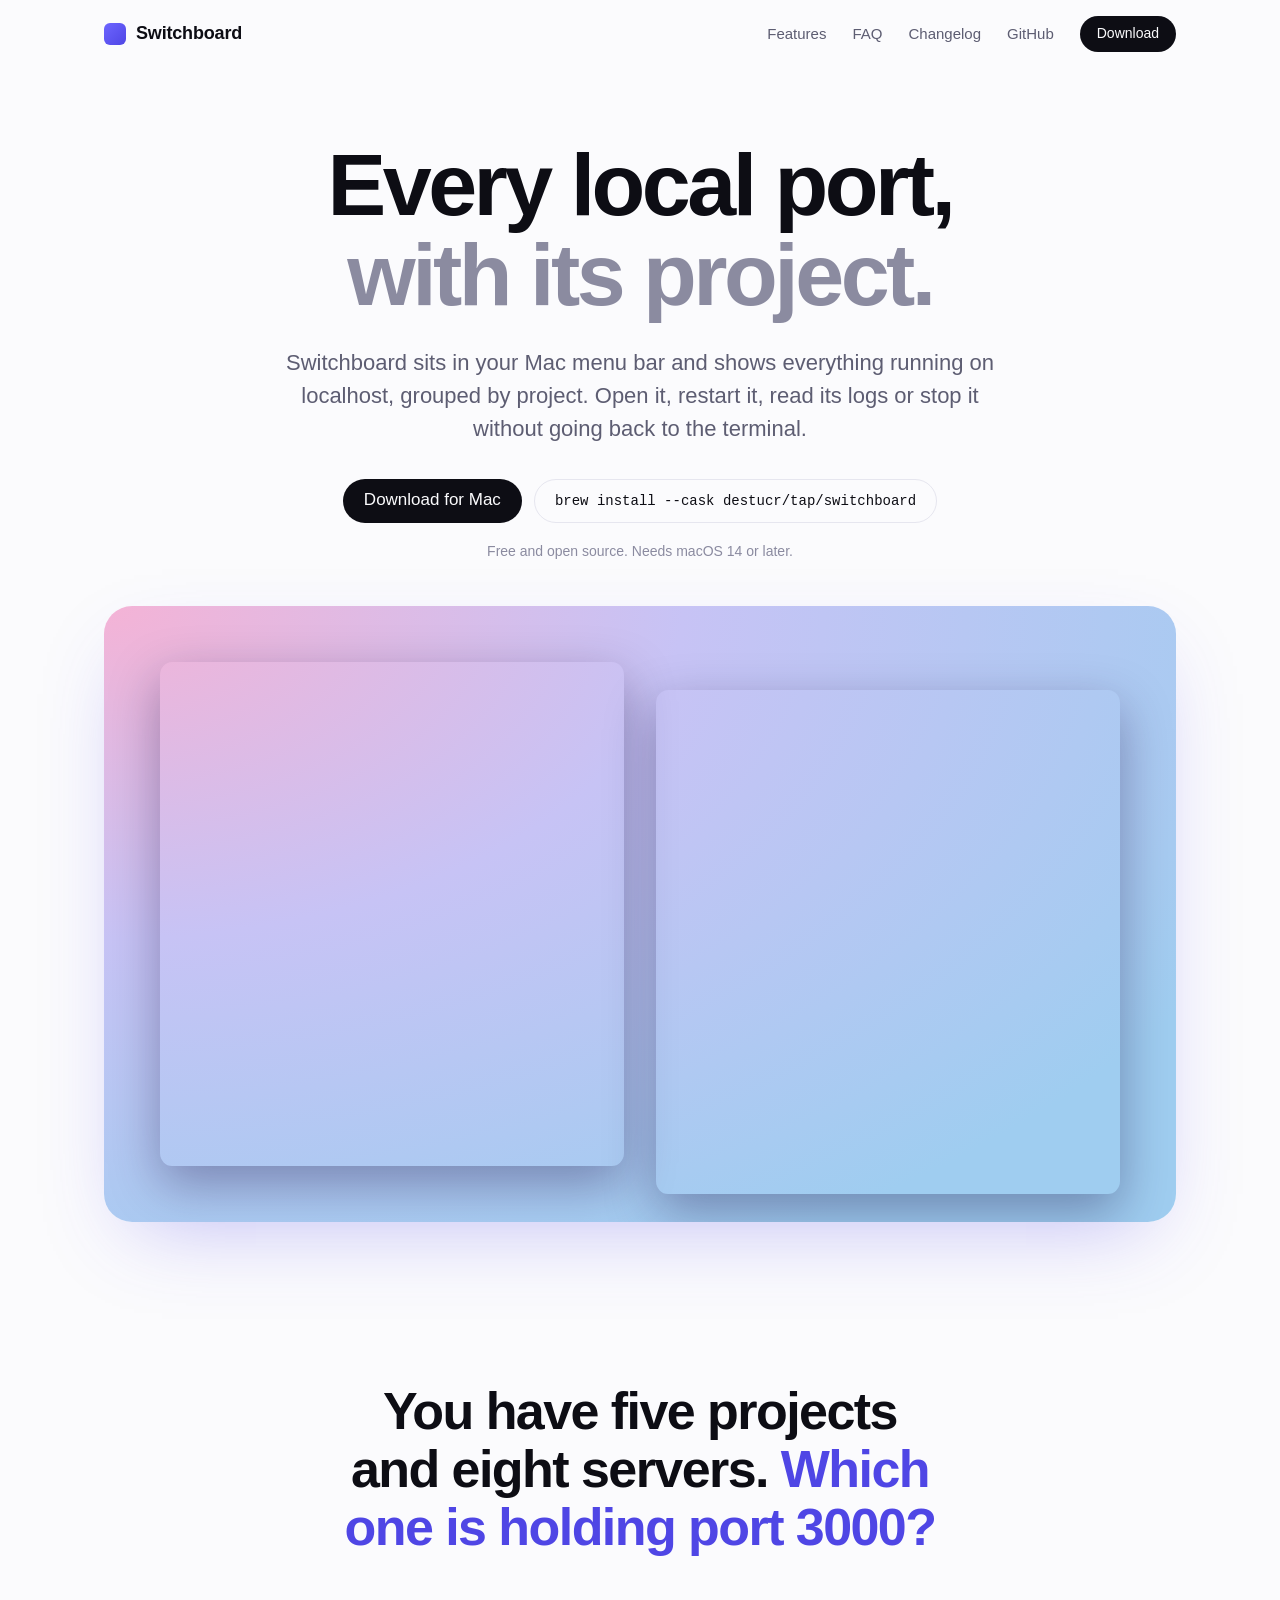
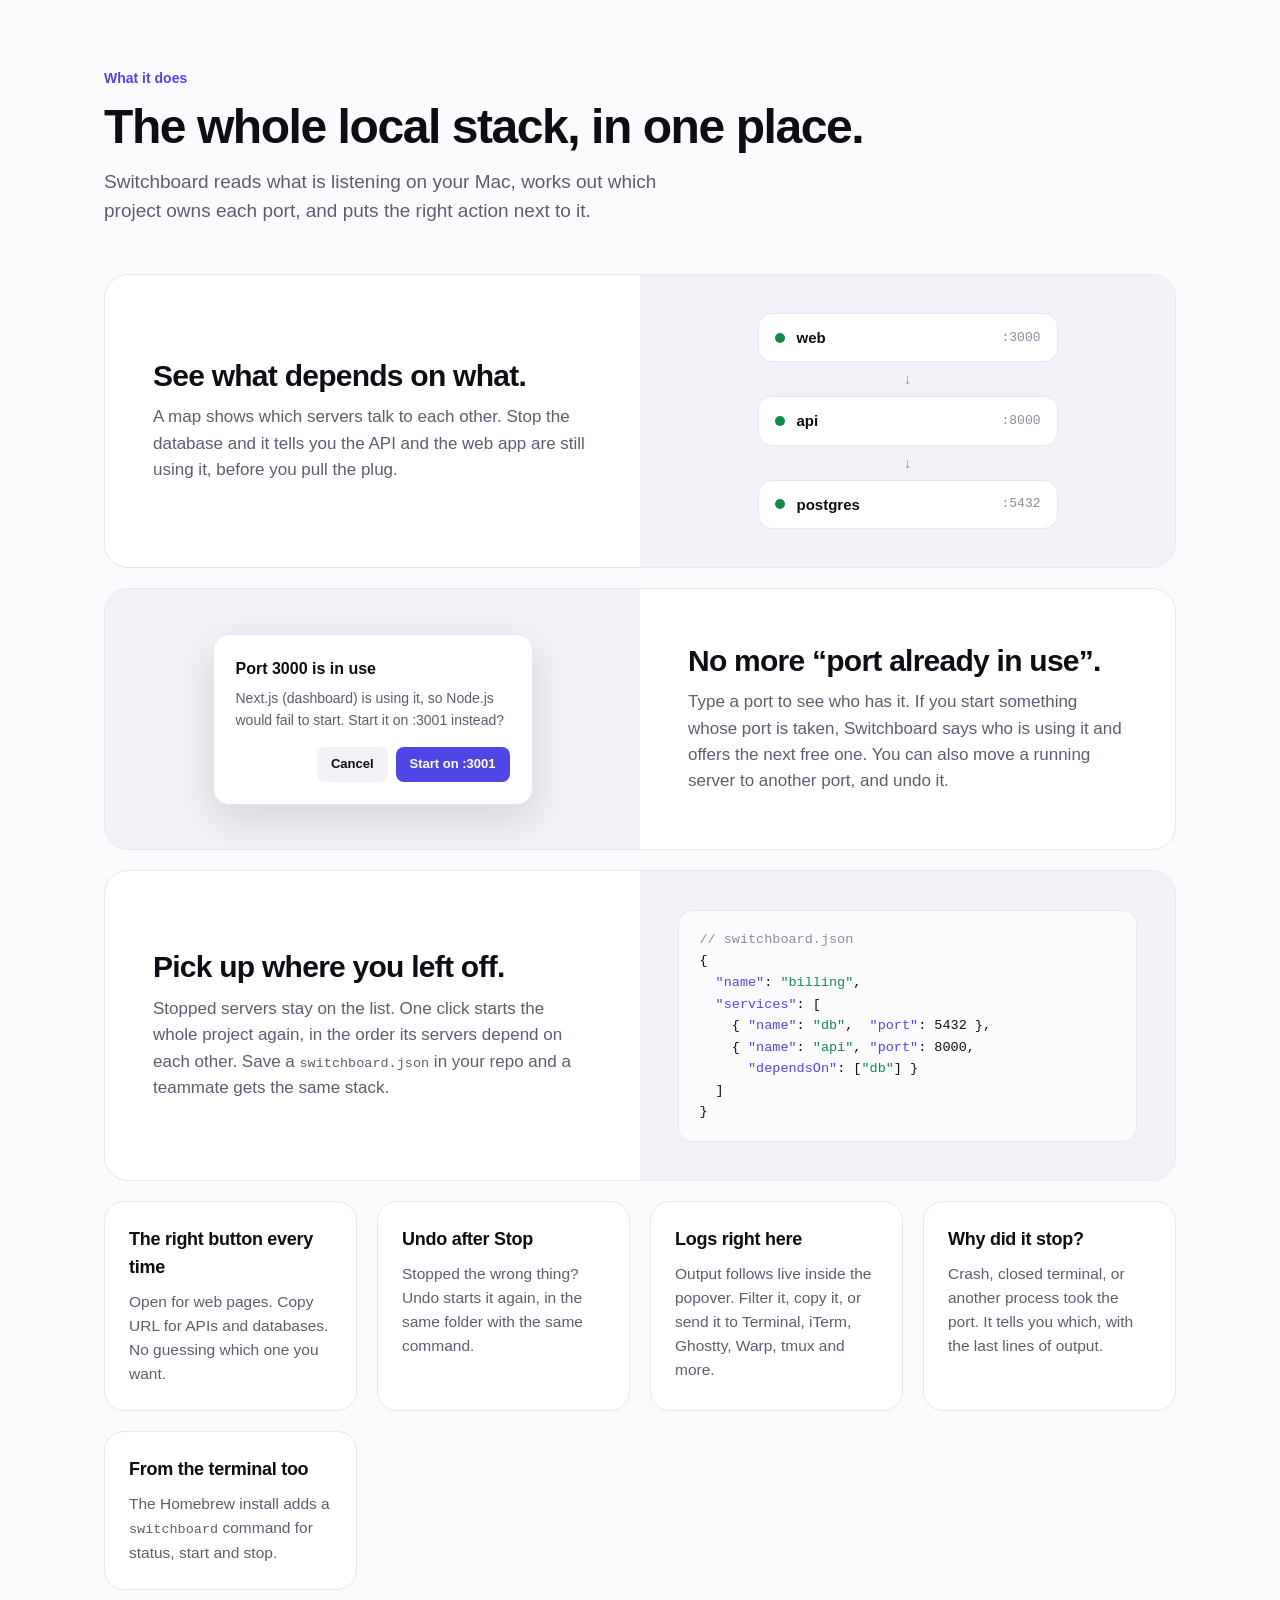
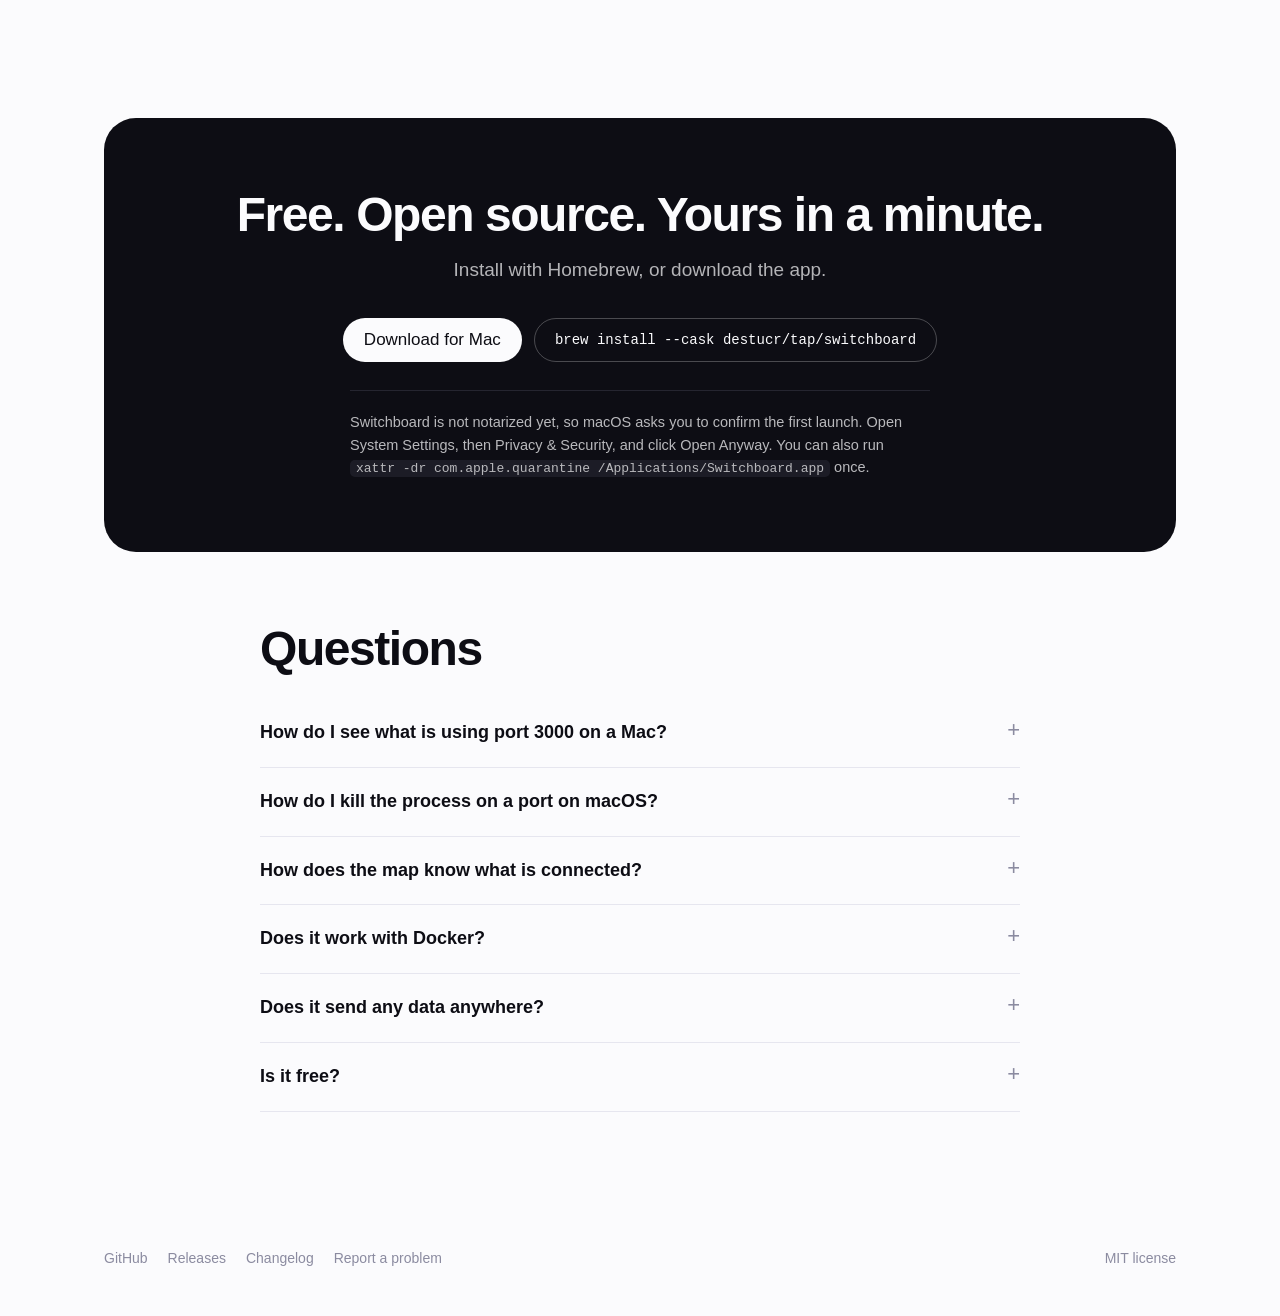
==== docs/index.html @ fedac866 "Reword how the map is explained" ====
<!doctype html>
<html lang="en">
<head>
<meta charset="utf-8">
<meta name="viewport" content="width=device-width, initial-scale=1">
<title>Switchboard: every local port, with its project</title>
<meta name="description" content="Free Mac menu bar app that shows every localhost port with its project. Find what is using a port, then open, restart, read logs or stop it. See how your servers connect.">
<link rel="canonical" href="https://destucr.github.io/Switchboard/">
<meta property="og:type" content="website">
<meta property="og:title" content="Switchboard: every local port, with its project">
<meta property="og:description" content="Free Mac menu bar app that shows what is running on localhost and which project owns it. Open, restart, read logs or stop it.">
<meta property="og:url" content="https://destucr.github.io/Switchboard/">
<meta property="og:image" content="https://destucr.github.io/Switchboard/og.png">
<meta name="twitter:card" content="summary_large_image">
<meta name="twitter:image" content="https://destucr.github.io/Switchboard/og.png">
<meta name="theme-color" content="#4F46E5">
<script type="application/ld+json">
{"@context":"https://schema.org","@type":"SoftwareApplication","name":"Switchboard","applicationCategory":"DeveloperApplication","operatingSystem":"macOS 14 or later","description":"Free Mac menu bar app that shows every localhost port with its project. Find what is using a port, then open, restart, read logs or stop it.","url":"https://destucr.github.io/Switchboard/","downloadUrl":"https://github.com/destucr/Switchboard/releases/latest","image":"https://destucr.github.io/Switchboard/og.png","offers":{"@type":"Offer","price":"0","priceCurrency":"USD"}}
</script>
<script type="application/ld+json">
{"@context":"https://schema.org","@type":"FAQPage","mainEntity":[
{"@type":"Question","name":"How do I see what is using port 3000 on a Mac?","acceptedAnswer":{"@type":"Answer","text":"Type 3000 in Switchboard's filter box. It shows whether the port is free and, if not, which process and project holds it. In Terminal the equivalent is: lsof -i :3000"}},
{"@type":"Question","name":"How do I kill the process on a port on macOS?","acceptedAnswer":{"@type":"Answer","text":"Click Stop on the server's row in Switchboard. In Terminal: kill $(lsof -t -i :3000)"}},
{"@type":"Question","name":"Does it work with Docker?","acceptedAnswer":{"@type":"Answer","text":"Yes. Docker containers with published ports are listed next to your other servers, and you can stop, restart and read their logs."}},
{"@type":"Question","name":"Is it free?","acceptedAnswer":{"@type":"Answer","text":"Yes. It is open source and installs with Homebrew."}}
]}
</script>
<style>
:root{--bg:#fbfbfd;--ink:#0d0d14;--sub:#5d5d72;--faint:#8b8ba0;--line:#e6e6ef;--card:#ffffff;--brand:#4F46E5;--brand-ink:#ffffff;--code:#f1f1f8;--glow:rgba(79,70,229,.10);--ok:#138a4b;--warn:#c2410c}
@media (prefers-color-scheme:dark){:root{--bg:#0a0a10;--ink:#f3f3fa;--sub:#a2a2b8;--faint:#6f6f86;--line:#22222f;--card:#12121b;--brand:#8b85ff;--brand-ink:#0a0a10;--code:#171723;--glow:rgba(139,133,255,.14);--ok:#4ade80;--warn:#fb923c}}
*{box-sizing:border-box;margin:0}
html{scroll-behavior:smooth}
body{background:var(--bg);color:var(--ink);font:17px/1.55 -apple-system,BlinkMacSystemFont,"SF Pro Text","Helvetica Neue",sans-serif;-webkit-font-smoothing:antialiased}
a{color:inherit}
.wrap{max-width:1120px;margin:0 auto;padding:0 24px}
nav{display:flex;align-items:center;justify-content:space-between;height:68px}
.logo{font-weight:650;font-size:18px;letter-spacing:-.01em;text-decoration:none;display:flex;align-items:center;gap:10px}
.logo i{width:22px;height:22px;border-radius:6px;background:linear-gradient(135deg,#6d65ff,#4F46E5);display:inline-block}
nav .links{display:flex;align-items:center;gap:26px;font-size:15px;color:var(--sub)}
nav .links a{text-decoration:none}nav .links a:hover{color:var(--ink)}
.btn{display:inline-flex;align-items:center;gap:8px;height:44px;padding:0 20px;border-radius:999px;font:600 15px/1 inherit;text-decoration:none;border:1px solid transparent;cursor:pointer;transition:transform .15s,background .15s}
.btn:active{transform:scale(.97)}
.btn.primary{background:var(--ink);color:var(--bg)}
.btn.primary:hover{opacity:.88}
.btn.ghost{background:transparent;border-color:var(--line);color:var(--ink);font-family:ui-monospace,SFMono-Regular,Menlo,monospace;font-weight:500;font-size:14px}
.btn.ghost:hover{background:var(--card)}
@media (max-width:520px){.btn.ghost{height:auto;padding:12px 16px;white-space:normal;word-break:break-all;text-align:left;font-size:13px}nav .links a.hide2{display:none}}
nav .btn{height:36px;padding:0 16px;font-size:14px}
.hero{padding:72px 0 40px;text-align:center}
h1{font-size:clamp(42px,7.4vw,88px);line-height:1.02;letter-spacing:-.04em;font-weight:680;max-width:12em;margin:0 auto}
h1 span{color:var(--faint);display:block}
h1,.statement p,h2{text-wrap:balance}
.lead{font-size:clamp(18px,2.1vw,22px);color:var(--sub);max-width:34em;margin:26px auto 0;line-height:1.5}
.cta{display:flex;gap:12px;justify-content:center;flex-wrap:wrap;margin-top:34px}
.fine{margin-top:18px;font-size:14px;color:var(--faint)}
.stage{margin:44px auto 0;border-radius:28px;padding:clamp(20px,5vw,56px);background:radial-gradient(120% 120% at 0% 0%,#f4b3d6 0%,#c7c3f5 45%,#9fcdf0 100%);display:grid;grid-template-columns:1fr 1fr;gap:clamp(12px,3vw,32px);overflow:hidden;box-shadow:0 30px 80px -30px rgba(79,70,229,.35)}
@media (prefers-color-scheme:dark){.stage{background:radial-gradient(120% 120% at 0% 0%,#4b2a63 0%,#2b2a63 45%,#1e3f63 100%)}}
.stage figure{margin:0;border-radius:2.6%;overflow:hidden;line-height:0;box-shadow:0 18px 50px rgba(20,10,60,.35);aspect-ratio:940/1020;position:relative}
.stage img{width:123.8%;max-width:none;height:auto;display:block;margin:-11.9% 0 0 -11.9%}
.stage .dark{display:none}
@media (prefers-color-scheme:dark){.stage .light{display:none}.stage .dark{display:block}}
.stage figure:nth-child(2){transform:translateY(28px)}
.statement{padding:120px 0 40px;text-align:center}
.statement p{font-size:clamp(28px,4.6vw,52px);line-height:1.12;letter-spacing:-.03em;font-weight:650;max-width:18em;margin:0 auto}
.statement em{font-style:normal;color:var(--brand)}
section.block{padding:72px 0}
.kicker{font-size:14px;font-weight:600;color:var(--brand);margin-bottom:12px}
h2{font-size:clamp(30px,4.2vw,48px);line-height:1.06;letter-spacing:-.03em;font-weight:660}
.sub{color:var(--sub);font-size:19px;margin-top:14px;max-width:32em}
.rows{display:grid;gap:20px;margin-top:48px}
.row{display:grid;grid-template-columns:1fr 1fr;gap:0;background:var(--card);border:1px solid var(--line);border-radius:24px;overflow:hidden}
.row .copy{padding:clamp(26px,4vw,48px);display:flex;flex-direction:column;justify-content:center}
.row h3{font-size:clamp(22px,2.6vw,30px);line-height:1.12;letter-spacing:-.025em;font-weight:650}
.row p{color:var(--sub);margin-top:12px}
.row .art{background:var(--code);padding:clamp(22px,3vw,40px);display:flex;align-items:center;justify-content:center;min-height:260px}
.row.flip .art{order:-1}
pre,code{font:13.5px/1.6 ui-monospace,SFMono-Regular,Menlo,monospace}
pre{background:var(--bg);border:1px solid var(--line);border-radius:14px;padding:18px 20px;overflow-x:auto;width:100%;color:var(--ink)}
.tok-k{color:var(--brand)}.tok-s{color:var(--ok)}.tok-c{color:var(--faint)}
.chain{display:flex;flex-direction:column;gap:10px;width:100%;max-width:300px}
.node{display:flex;align-items:center;gap:12px;background:var(--card);border:1px solid var(--line);border-radius:14px;padding:12px 16px;font-weight:600;font-size:15px}
.node small{margin-left:auto;font-weight:500;color:var(--faint);font-family:ui-monospace,Menlo,monospace;font-size:13px}
.dot{width:10px;height:10px;border-radius:50%;background:var(--ok);flex:none}
.arrow{align-self:center;color:var(--faint);font-size:14px;line-height:1}
.alert{background:var(--card);border:1px solid var(--line);border-radius:16px;padding:22px;max-width:320px;box-shadow:0 14px 40px rgba(0,0,0,.12)}
.alert b{display:block;font-size:16px;margin-bottom:6px}
.alert p{font-size:14px;color:var(--sub);margin:0 0 16px}
.alert .bt{display:flex;gap:8px;justify-content:flex-end}
.alert .bt span{font-size:13px;font-weight:600;padding:7px 14px;border-radius:8px;background:var(--code);color:var(--ink)}
.alert .bt span.p{background:var(--brand);color:var(--brand-ink)}
.small{display:grid;grid-template-columns:repeat(auto-fit,minmax(240px,1fr));gap:20px;margin-top:20px}
.small div{padding:24px;border:1px solid var(--line);border-radius:20px;background:var(--card)}
.small h3{font-size:18px;letter-spacing:-.015em;font-weight:650}
.small p{color:var(--sub);font-size:15.5px;margin-top:8px}
.install{background:var(--ink);color:var(--bg);border-radius:32px;padding:clamp(32px,6vw,72px);margin:56px 0 0;text-align:center}
.install h2{color:var(--bg)}
.install .sub{color:inherit;opacity:.7;margin-left:auto;margin-right:auto}
.install .cta .btn.primary{background:var(--bg);color:var(--ink)}
.install .btn.ghost{border-color:rgba(255,255,255,.25);color:var(--bg)}
@media (prefers-color-scheme:dark){.install{background:var(--card);border:1px solid var(--line);color:var(--ink)}.install h2{color:var(--ink)}.install .cta .btn.primary{background:var(--ink);color:var(--bg)}.install .btn.ghost{border-color:var(--line);color:var(--ink)}}
.install .note{max-width:40em;margin:28px auto 0;font-size:14.5px;opacity:.72;text-align:left;border-top:1px solid rgba(127,127,150,.3);padding-top:20px}
.install .note code{background:rgba(127,127,150,.2);padding:1px 6px;border-radius:5px;font-size:13px}
.faq{max-width:760px;margin:0 auto}
details{border-bottom:1px solid var(--line);padding:20px 0}
summary{cursor:pointer;font-weight:620;font-size:18px;list-style:none;display:flex;justify-content:space-between;gap:16px}
summary::after{content:"+";color:var(--faint);font-weight:400;font-size:22px;line-height:1}
details[open] summary::after{content:"\2212"}
details p{color:var(--sub);margin-top:12px}
details code{background:var(--code);padding:1px 6px;border-radius:5px}
footer{padding:64px 0 48px;color:var(--faint);font-size:14px;display:flex;justify-content:space-between;gap:16px;flex-wrap:wrap}
footer a{text-decoration:none;margin-right:20px}footer a:hover{color:var(--ink)}
.reveal{opacity:0;transform:translateY(14px);transition:opacity .6s ease,transform .6s cubic-bezier(.2,.7,.2,1)}
.reveal.in{opacity:1;transform:none}
@media (prefers-reduced-motion:reduce){.reveal{opacity:1;transform:none;transition:none}html{scroll-behavior:auto}}
@media (max-width:820px){.row{grid-template-columns:1fr}.row.flip .art{order:0}.stage{grid-template-columns:1fr}.stage figure:nth-child(2){transform:none}nav .links a.hide{display:none}.hero{padding-top:48px}}
</style>
<noscript><style>.reveal{opacity:1;transform:none}</style></noscript>
</head>
<body>
<div class="wrap">
<nav>
<a class="logo" href="#"><i></i>Switchboard</a>
<div class="links"><a class="hide" href="#features">Features</a><a class="hide" href="#faq">FAQ</a><a class="hide" href="https://github.com/destucr/Switchboard/blob/main/CHANGELOG.md">Changelog</a><a class="hide2" href="https://github.com/destucr/Switchboard">GitHub</a><a class="btn primary" href="https://github.com/destucr/Switchboard/releases/latest">Download</a></div>
</nav>

<header class="hero">
<h1>Every local port, <span>with its project.</span></h1>
<p class="lead">Switchboard sits in your Mac menu bar and shows everything running on localhost, grouped by project. Open it, restart it, read its logs or stop it without going back to the terminal.</p>
<div class="cta">
<a class="btn primary" href="https://github.com/destucr/Switchboard/releases/latest">Download for Mac</a>
<button class="btn ghost" id="copy" data-cmd="brew install --cask destucr/tap/switchboard" aria-label="Copy the Homebrew install command">brew install --cask destucr/tap/switchboard</button>
</div>
<p class="fine">Free and open source. Needs macOS 14 or later.</p>
<div class="stage">
<figure><img class="light" src="screenshot-light.png" width="582" height="622" alt="Switchboard listing localhost ports grouped by project"><img class="dark" src="screenshot-dark.png" width="582" height="622" alt="Switchboard in dark mode listing localhost ports grouped by project"></figure>
<figure><img class="light" src="screenshot-map-light.png" width="582" height="622" alt="Switchboard map showing which servers talk to which"><img class="dark" src="screenshot-map-dark.png" width="582" height="622" alt="Switchboard map in dark mode showing which servers talk to which"></figure>
</div>
</header>

<div class="statement reveal"><p>You have five projects and eight servers. <em>Which one is holding port 3000?</em></p></div>

<section class="block" id="features">
<div class="kicker reveal">What it does</div>
<h2 class="reveal">The whole local stack, in one place.</h2>
<p class="sub reveal">Switchboard reads what is listening on your Mac, works out which project owns each port, and puts the right action next to it.</p>
<div class="rows">
<div class="row reveal"><div class="copy"><h3>See what depends on what.</h3><p>A map shows which servers talk to each other. Stop the database and it tells you the API and the web app are still using it, before you pull the plug.</p></div>
<div class="art"><div class="chain"><div class="node"><span class="dot"></span>web<small>:3000</small></div><div class="arrow">↓</div><div class="node"><span class="dot"></span>api<small>:8000</small></div><div class="arrow">↓</div><div class="node"><span class="dot"></span>postgres<small>:5432</small></div></div></div></div>

<div class="row flip reveal"><div class="copy"><h3>No more “port already in use”.</h3><p>Type a port to see who has it. If you start something whose port is taken, Switchboard says who is using it and offers the next free one. You can also move a running server to another port, and undo it.</p></div>
<div class="art"><div class="alert"><b>Port 3000 is in use</b><p>Next.js (dashboard) is using it, so Node.js would fail to start. Start it on :3001 instead?</p><div class="bt"><span>Cancel</span><span class="p">Start on :3001</span></div></div></div></div>

<div class="row reveal"><div class="copy"><h3>Pick up where you left off.</h3><p>Stopped servers stay on the list. One click starts the whole project again, in the order its servers depend on each other. Save a <code>switchboard.json</code> in your repo and a teammate gets the same stack.</p></div>
<div class="art"><pre><span class="tok-c">// switchboard.json</span>
{
  <span class="tok-k">"name"</span>: <span class="tok-s">"billing"</span>,
  <span class="tok-k">"services"</span>: [
    { <span class="tok-k">"name"</span>: <span class="tok-s">"db"</span>,  <span class="tok-k">"port"</span>: 5432 },
    { <span class="tok-k">"name"</span>: <span class="tok-s">"api"</span>, <span class="tok-k">"port"</span>: 8000,
      <span class="tok-k">"dependsOn"</span>: [<span class="tok-s">"db"</span>] }
  ]
}</pre></div></div>
</div>

<div class="small">
<div class="reveal"><h3>The right button every time</h3><p>Open for web pages. Copy URL for APIs and databases. No guessing which one you want.</p></div>
<div class="reveal"><h3>Undo after Stop</h3><p>Stopped the wrong thing? Undo starts it again, in the same folder with the same command.</p></div>
<div class="reveal"><h3>Logs right here</h3><p>Output follows live inside the popover. Filter it, copy it, or send it to Terminal, iTerm, Ghostty, Warp, tmux and more.</p></div>
<div class="reveal"><h3>Why did it stop?</h3><p>Crash, closed terminal, or another process took the port. It tells you which, with the last lines of output.</p></div>
<div class="reveal"><h3>From the terminal too</h3><p>The Homebrew install adds a <code>switchboard</code> command for status, start and stop.</p></div>
</div>
</section>

<section class="install reveal" id="install">
<h2>Free. Open source. Yours in a minute.</h2>
<p class="sub">Install with Homebrew, or download the app.</p>
<div class="cta">
<a class="btn primary" href="https://github.com/destucr/Switchboard/releases/latest">Download for Mac</a>
<button class="btn ghost" data-cmd="brew install --cask destucr/tap/switchboard" aria-label="Copy the Homebrew install command">brew install --cask destucr/tap/switchboard</button>
</div>
<p class="note">Switchboard is not notarized yet, so macOS asks you to confirm the first launch. Open System Settings, then Privacy &amp; Security, and click Open Anyway. You can also run <code>xattr -dr com.apple.quarantine /Applications/Switchboard.app</code> once.</p>
</section>

<section class="block faq" id="faq">
<h2 style="margin-bottom:24px">Questions</h2>
<details><summary>How do I see what is using port 3000 on a Mac?</summary><p>Type 3000 in Switchboard's filter box. It shows whether the port is free and, if not, which process and project holds it. In Terminal the equivalent is <code>lsof -i :3000</code>.</p></details>
<details><summary>How do I kill the process on a port on macOS?</summary><p>Click Stop on the server's row. In Terminal: <code>kill $(lsof -t -i :3000)</code>.</p></details>
<details><summary>How does the map know what is connected?</summary><p>It looks at the open connections between servers on your Mac right now. Arrows point at the server being used. A solid line means a connection was seen. A dashed line means a project's <code>.env</code> names that port but no connection was seen. A red line means the server answers with an error, or the <code>.env</code> names a port where nothing is listening. A missing line does not prove two servers are unrelated, because a connection that is closed when it looks cannot be seen. The dashed box is the project folder, nothing more.</p></details>
<details><summary>Does it work with Docker?</summary><p>Yes. Containers with published ports are listed next to your other servers, and you can stop, restart and read their logs.</p></details>
<details><summary>Does it send any data anywhere?</summary><p>Very little. Switchboard reads your local ports and processes and keeps its settings on your Mac. At launch and every few hours it asks GitHub whether a newer version exists, and sends nothing about you. You can turn that off in the settings menu. A public link only starts if you ask for it and uses cloudflared or ngrok. The code is on GitHub if you want to check.</p></details>
<details><summary>Is it free?</summary><p>Yes. It is open source under the MIT license and installs with Homebrew.</p></details>
</section>

<footer><div><a href="https://github.com/destucr/Switchboard">GitHub</a><a href="https://github.com/destucr/Switchboard/releases">Releases</a><a href="https://github.com/destucr/Switchboard/blob/main/CHANGELOG.md">Changelog</a><a href="https://github.com/destucr/Switchboard/issues">Report a problem</a></div><div>MIT license</div></footer>
</div>
<script>
document.querySelectorAll('[data-cmd]').forEach(function(b){var t=b.textContent;b.addEventListener('click',function(){try{navigator.clipboard.writeText(b.dataset.cmd);b.textContent='Copied';setTimeout(function(){b.textContent=t},1400)}catch(e){}})});
var els=document.querySelectorAll('.reveal');
if('IntersectionObserver' in window&&!matchMedia('(prefers-reduced-motion: reduce)').matches){var io=new IntersectionObserver(function(es){es.forEach(function(e){if(e.isIntersecting){e.target.classList.add('in');io.unobserve(e.target)}})},{threshold:.12});els.forEach(function(e){io.observe(e)})}else{els.forEach(function(e){e.classList.add('in')})}
</script>
</body>
</html>
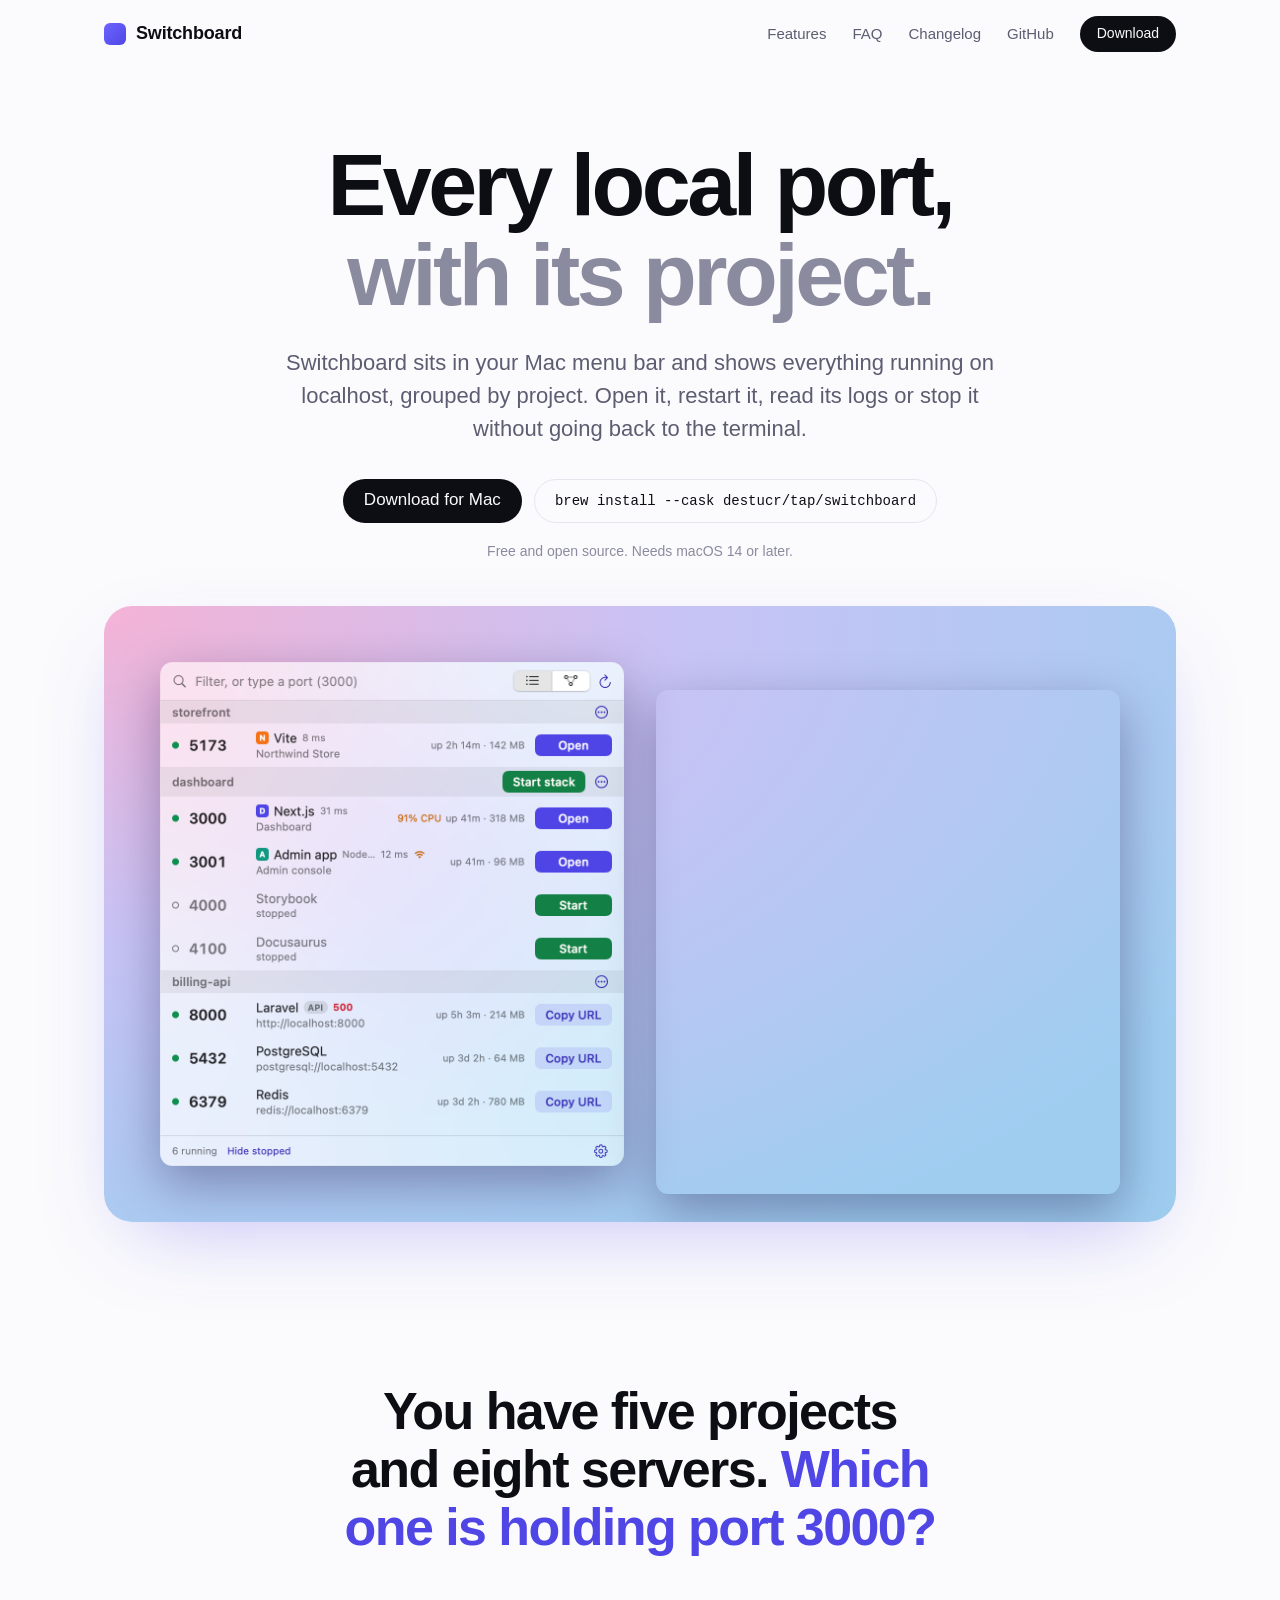
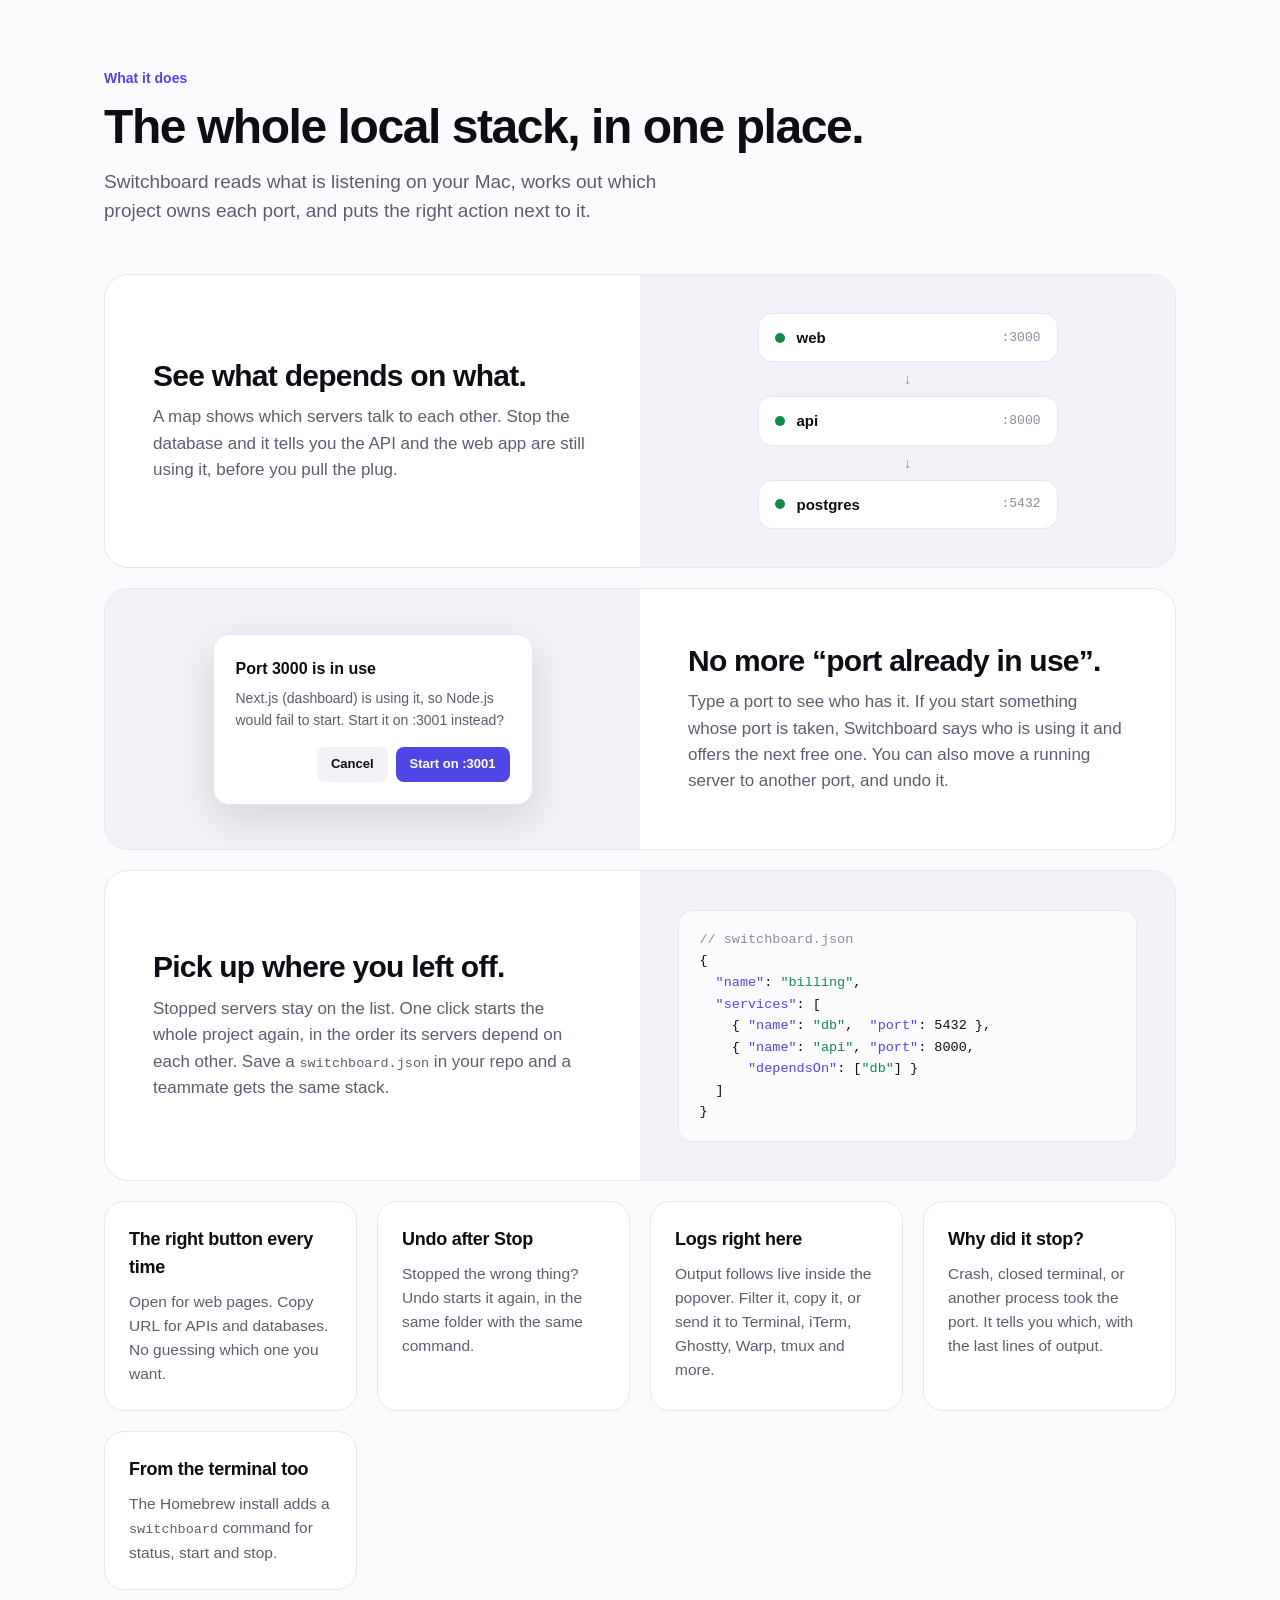
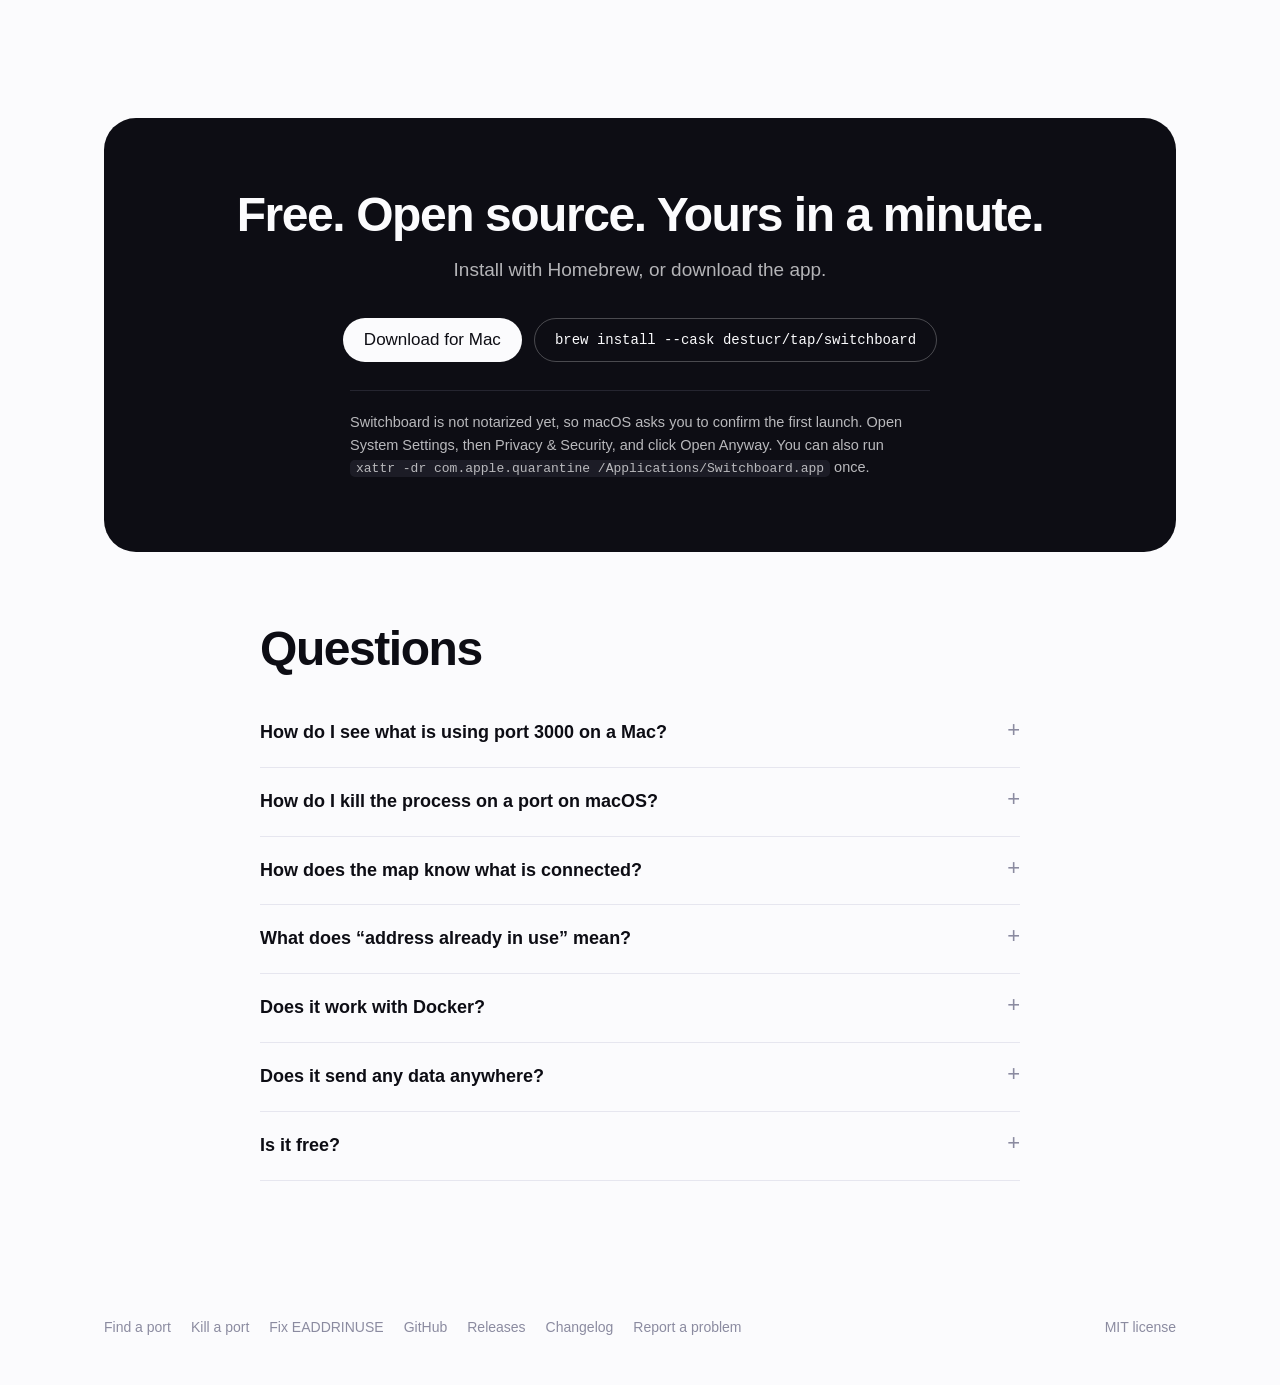
==== commit 354883fc: "Improve SEO: clearer title, three guides, safer lsof command, sitemap" ====
--- a/docs/index.html
+++ b/docs/index.html
@@ -3,24 +3,27 @@
 <head>
 <meta charset="utf-8">
 <meta name="viewport" content="width=device-width, initial-scale=1">
-<title>Switchboard: every local port, with its project</title>
-<meta name="description" content="Free Mac menu bar app that shows every localhost port with its project. Find what is using a port, then open, restart, read logs or stop it. See how your servers connect.">
+<title>Switchboard: Mac menu bar port manager for localhost</title>
+<meta name="description" content="A free port manager in your Mac menu bar. See every localhost port with its project, find what is using it, then open, restart, read logs or stop it.">
 <link rel="canonical" href="https://destucr.github.io/Switchboard/">
 <meta property="og:type" content="website">
-<meta property="og:title" content="Switchboard: every local port, with its project">
-<meta property="og:description" content="Free Mac menu bar app that shows what is running on localhost and which project owns it. Open, restart, read logs or stop it.">
+<meta property="og:site_name" content="Switchboard">
+<meta property="og:title" content="Switchboard: Mac menu bar port manager for localhost">
+<meta property="og:description" content="A free port manager in your Mac menu bar. See what is running on localhost and which project owns it. Open, restart, read logs or stop it.">
 <meta property="og:url" content="https://destucr.github.io/Switchboard/">
 <meta property="og:image" content="https://destucr.github.io/Switchboard/og.png">
 <meta name="twitter:card" content="summary_large_image">
+<meta name="twitter:title" content="Switchboard: Mac menu bar port manager for localhost">
+<meta name="twitter:description" content="A free port manager in your Mac menu bar. See every localhost port with its project, then open, restart, read logs or stop it.">
 <meta name="twitter:image" content="https://destucr.github.io/Switchboard/og.png">
 <meta name="theme-color" content="#4F46E5">
 <script type="application/ld+json">
-{"@context":"https://schema.org","@type":"SoftwareApplication","name":"Switchboard","applicationCategory":"DeveloperApplication","operatingSystem":"macOS 14 or later","description":"Free Mac menu bar app that shows every localhost port with its project. Find what is using a port, then open, restart, read logs or stop it.","url":"https://destucr.github.io/Switchboard/","downloadUrl":"https://github.com/destucr/Switchboard/releases/latest","image":"https://destucr.github.io/Switchboard/og.png","offers":{"@type":"Offer","price":"0","priceCurrency":"USD"}}
+{"@context":"https://schema.org","@type":"SoftwareApplication","name":"Switchboard","applicationCategory":"DeveloperApplication","operatingSystem":"macOS 14 or later","description":"A free port manager in your Mac menu bar. See every localhost port with its project, find what is using it, then open, restart, read logs or stop it.","url":"https://destucr.github.io/Switchboard/","downloadUrl":"https://github.com/destucr/Switchboard/releases/latest","image":"https://destucr.github.io/Switchboard/og.png","offers":{"@type":"Offer","price":"0","priceCurrency":"USD"}}
 </script>
 <script type="application/ld+json">
 {"@context":"https://schema.org","@type":"FAQPage","mainEntity":[
-{"@type":"Question","name":"How do I see what is using port 3000 on a Mac?","acceptedAnswer":{"@type":"Answer","text":"Type 3000 in Switchboard's filter box. It shows whether the port is free and, if not, which process and project holds it. In Terminal the equivalent is: lsof -i :3000"}},
-{"@type":"Question","name":"How do I kill the process on a port on macOS?","acceptedAnswer":{"@type":"Answer","text":"Click Stop on the server's row in Switchboard. In Terminal: kill $(lsof -t -i :3000)"}},
+{"@type":"Question","name":"How do I see what is using port 3000 on a Mac?","acceptedAnswer":{"@type":"Answer","text":"Type 3000 in Switchboard's filter box. It shows whether the port is free and, if not, which process and project holds it. In Terminal the equivalent is: lsof -nP -iTCP:3000 -sTCP:LISTEN"}},
+{"@type":"Question","name":"How do I kill the process on a port on macOS?","acceptedAnswer":{"@type":"Answer","text":"Click Stop on the server's row in Switchboard. In Terminal: kill $(lsof -t -iTCP:3000 -sTCP:LISTEN)"}},
 {"@type":"Question","name":"Does it work with Docker?","acceptedAnswer":{"@type":"Answer","text":"Yes. Docker containers with published ports are listed next to your other servers, and you can stop, restart and read their logs."}},
 {"@type":"Question","name":"Is it free?","acceptedAnswer":{"@type":"Answer","text":"Yes. It is open source and installs with Homebrew."}}
 ]}
@@ -183,15 +186,16 @@
 
 <section class="block faq" id="faq">
 <h2 style="margin-bottom:24px">Questions</h2>
-<details><summary>How do I see what is using port 3000 on a Mac?</summary><p>Type 3000 in Switchboard's filter box. It shows whether the port is free and, if not, which process and project holds it. In Terminal the equivalent is <code>lsof -i :3000</code>.</p></details>
-<details><summary>How do I kill the process on a port on macOS?</summary><p>Click Stop on the server's row. In Terminal: <code>kill $(lsof -t -i :3000)</code>.</p></details>
+<details><summary>How do I see what is using port 3000 on a Mac?</summary><p>Type 3000 in Switchboard's filter box. It shows whether the port is free and, if not, which process and project holds it. In Terminal the equivalent is <code>lsof -nP -iTCP:3000 -sTCP:LISTEN</code>. <a href="what-is-using-port-3000-on-mac/">More on finding what holds a port</a>.</p></details>
+<details><summary>How do I kill the process on a port on macOS?</summary><p>Click Stop on the server's row. In Terminal: <code>kill $(lsof -t -iTCP:3000 -sTCP:LISTEN)</code>. <a href="kill-a-port-on-mac/">How to do it safely</a>.</p></details>
 <details><summary>How does the map know what is connected?</summary><p>It looks at the open connections between servers on your Mac right now. Arrows point at the server being used. A solid line means a connection was seen. A dashed line means a project's <code>.env</code> names that port but no connection was seen. A red line means the server answers with an error, or the <code>.env</code> names a port where nothing is listening. A missing line does not prove two servers are unrelated, because a connection that is closed when it looks cannot be seen. The dashed box is the project folder, nothing more.</p></details>
+<details><summary>What does “address already in use” mean?</summary><p>Another process is already listening on the port your server asked for. Stop it or start yours on another port. <a href="eaddrinuse-address-already-in-use/">Three ways to fix it</a>.</p></details>
 <details><summary>Does it work with Docker?</summary><p>Yes. Containers with published ports are listed next to your other servers, and you can stop, restart and read their logs.</p></details>
 <details><summary>Does it send any data anywhere?</summary><p>Very little. Switchboard reads your local ports and processes and keeps its settings on your Mac. At launch and every few hours it asks GitHub whether a newer version exists, and sends nothing about you. You can turn that off in the settings menu. A public link only starts if you ask for it and uses cloudflared or ngrok. The code is on GitHub if you want to check.</p></details>
 <details><summary>Is it free?</summary><p>Yes. It is open source under the MIT license and installs with Homebrew.</p></details>
 </section>
 
-<footer><div><a href="https://github.com/destucr/Switchboard">GitHub</a><a href="https://github.com/destucr/Switchboard/releases">Releases</a><a href="https://github.com/destucr/Switchboard/blob/main/CHANGELOG.md">Changelog</a><a href="https://github.com/destucr/Switchboard/issues">Report a problem</a></div><div>MIT license</div></footer>
+<footer><div><a href="what-is-using-port-3000-on-mac/">Find a port</a><a href="kill-a-port-on-mac/">Kill a port</a><a href="eaddrinuse-address-already-in-use/">Fix EADDRINUSE</a><a href="https://github.com/destucr/Switchboard">GitHub</a><a href="https://github.com/destucr/Switchboard/releases">Releases</a><a href="https://github.com/destucr/Switchboard/blob/main/CHANGELOG.md">Changelog</a><a href="https://github.com/destucr/Switchboard/issues">Report a problem</a></div><div>MIT license</div></footer>
 </div>
 <script>
 document.querySelectorAll('[data-cmd]').forEach(function(b){var t=b.textContent;b.addEventListener('click',function(){try{navigator.clipboard.writeText(b.dataset.cmd);b.textContent='Copied';setTimeout(function(){b.textContent=t},1400)}catch(e){}})});
